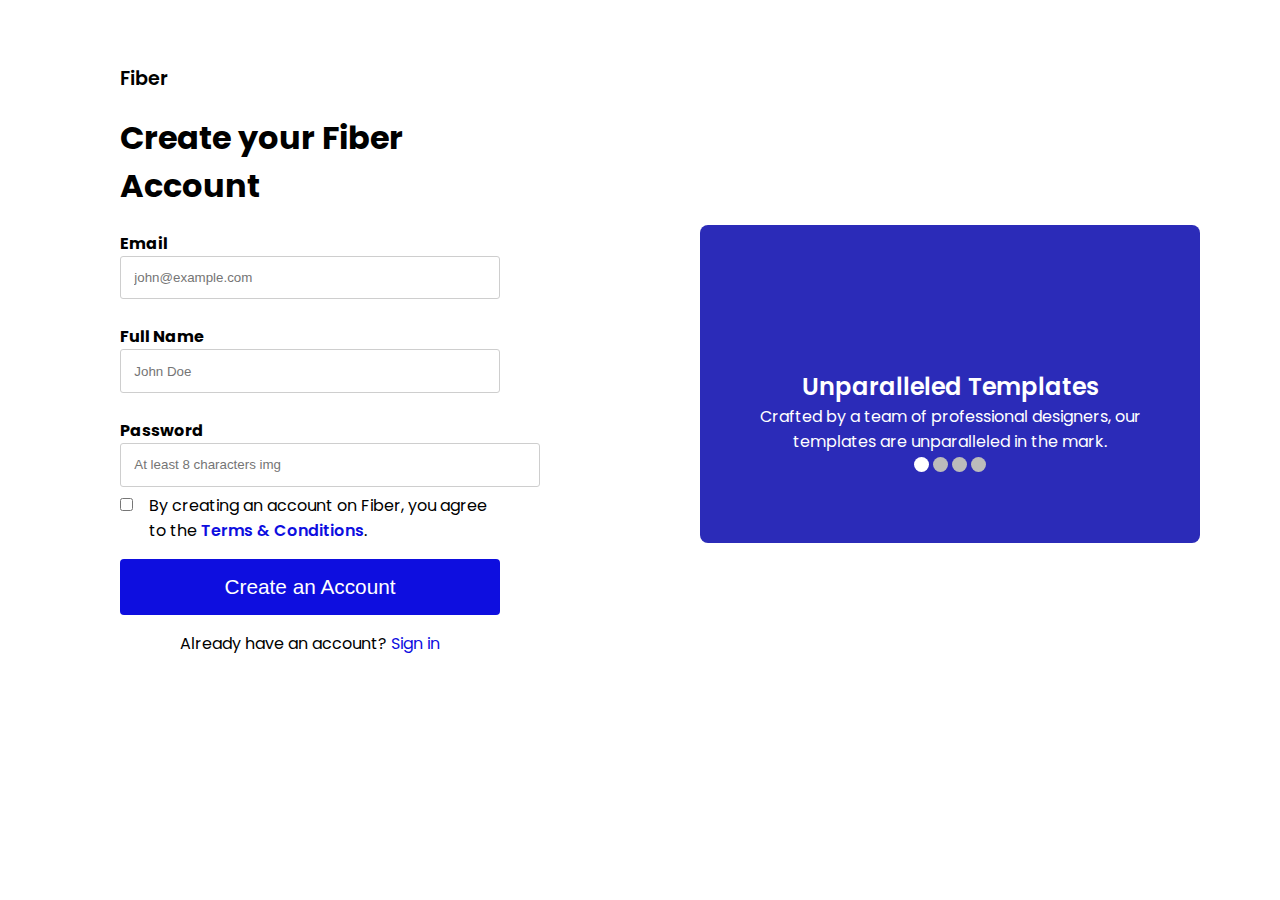
==== sign-up.html @ b49bb36d ""initial commit 🚀"" ====
<!DOCTYPE html>
<html lang="en">
<head>
    <meta charset="UTF-8">
    <meta http-equiv="X-UA-Compatible" content="IE=edge">
    <meta name="viewport" content="width=device-width, initial-scale=1.0">
    <link rel="stylesheet" href="./Assets/styles/signup.css">
    <title>Document</title>
</head>
<body>
    <section class="bd-container hero">
            <!-- Sign-Up form -->
            <div class="signup-form">
                <h3>Fiber</h3>
                <h1>Create your Fiber Account</h1>
                <form action="#">
                    <label class="label" for="email">Email</label>

                    <input type="text" id="email" name="email" placeholder="john@example.com"
                        class="text-input"/> <br/><br>

                    <label class="label" for="full-name">Full Name</label><br/>

                    <input type="text" id="full-name" name="full-name" placeholder="John Doe"
                        class="text-input"/><br/> <br>

                    <label class="label" for="password">Password</label><br/>

                    
                     <input type="text" id="password" name="password" placeholder="At least 8 characters img"
                        class="text-input inputt"/>
                     <img src="Assets/hide password.svg" class="eye" alt=""><br/> <br>

                    <div class="toc-container">
                        <div>
                           <input type="checkbox" name="terms-and-conditions" id="terms-and-conditions" class="checkbox"/>
                        </div>
                        <label for="terms-and-conditions" class="toc-text">By creating an account on Fiber, you
                            agree to the <a href="#"><span>Terms & Conditions</span></a>.
                        </label>
                    </div>
                    <input type="submit" value="Create an Account" class="submit-btn button" />
                    <div class="already">
                        <p>Already have an account? <span>Sign in</span></p>
                    </div>
                </form>
            </div>
            <div class="portfolio">
                <div class="text-area">
                    <h2>Unparalleled Templates</h2>
                    <p>Crafted by a team of professional designers, our templates are unparalleled in the mark.
                    </p>
                    <div>
                        <span class="dot dot1"></span>
                        <span class="dot"></span>
                        <span class="dot"></span>
                        <span class="dot"></span>
                    </div>
                </div>
                <img src="Assets/Sign Up Image.png" class="mock-img" alt="">
            </div>
    </section>
</body>
</html>
---- Assets/styles/signup.css ----
@import url('https://fonts.googleapis.com/css2?family=Poppins:wght@400;500;600;700&display=swap');
*{
    margin: 0;
    padding: 0;
    box-sizing: border-box;
    text-decoration: none;
    list-style: none;
}
body{
    overflow-x: hidden;
}

.bd-container{
    width: 100%;
    min-height: 80vh;
    padding: 0 80px;
    display: flex;
    font-family: 'Poppins', sans-serif;
    align-items: center;
}
.signup-form{
    max-width: 500px;
    background-color: #fff;
	border-radius: 10px;
	padding: 2.5rem;
    font-family: 'Poppins', sans-serif;
}
.signup-form h3{
    font-size: 1.2rem;
    font-weight: 600;
    padding-bottom: 1.3rem;
}
.signup-form h1{
    padding-bottom: 1.3rem;
    font-weight: 700;
    font-size: 2rem;
}
.signup-form .label{
    font-weight: 700;
    margin-bottom: 1.5rem;
}
.signup-form .text-input{
    width: 100%;
    padding: 1em;
	border-radius: 3px;
	border: 1px solid rgb(206, 206, 206);
}
.inputt{
    position: absolute;
    max-width: 420px;
}
.signup-form .eye{
    position: relative;
    left: 375px;
    top: 10px;
}

.toc-container{
    display: flex;
}
.toc-text{
    width: 90%;
    font-weight: 400;
    font-size: 1rem;
	margin-left: 1em;
    margin-bottom: 1rem;
}
.toc-text span{
    font-weight: 600;
    color:rgb(14, 14, 223);
}
.already{
    margin-top: 1rem;
    text-align: center;
}
.already span{
    color: rgb(14, 14, 223);
}
.button{
    display: inline-block;
    background-color: rgb(14, 14, 223);
    color: #fff;
    width: 100%;
    font-size: 1.3rem;
    cursor: pointer;
    padding: 1rem 1rem;
    border: none;
    transition: 0.3s;
    border-radius: .25rem;
}
.button:hover {
    opacity: 80%;
}
.input{
    display: flex;
}
.portfolio{
    display: flex;
    flex-direction: column-reverse;
    justify-content: space-between;
    color: #fff;
    align-items: center;
    max-width: 500px;
    width: 100%;
    margin-top: 3rem;
    margin-left: 10rem;
    font-family: 'Poppins', sans-serif;
    padding: 4rem 3rem 4rem 3rem;
    background: rgb(43, 43, 184);
    border-radius: .5rem;
}
.portfolio .text-area{
    margin-top: 5rem;
    text-align: center;
}
.portfolio .text-area h2{
    font-size: 1.5rem;
    font-weight: 600;
}
.mock-img{
    max-width: 400px;
}
.mock-img img{
    width: 100%;
}
.dot {
    height: 15px;
    width: 15px;
    background-color: #bbb;
    border-radius: 50%;
    display: inline-block;
  }
  .dot1{
      background-color: #fff;
  }
  
  /* Media queries */

  @media (max-width: 768px){
    html{
        overflow-x: hidden;
    }
    .bd-container{
        min-height: 50vh;
        padding: 30px 20px 0 20px;
    }
      .portfolio{
          display: none;
    }
    .signup-form{
        max-width: 500px;
        padding: 0;
    }
    .inputt{
        position: absolute;
        width: 100%;
        max-width: 350px;
    }
    .signup-form .eye{
        position: relative;
        left: 310px;
        top: 10px;
    }
    .signup-form .text-input{
        width: 100%;
        padding: 1em;
    }
    .toc-container{
        display: flex;
        max-width: 500px;
    }
    .toc-text{
        width: 100%;
    }
    .button{
        width: 100%;
        font-size: 1.1rem;
    }
    .toc-text span{
        font-weight: 600;
        color:rgb(14, 14, 223);
    }
    .already{
        padding-top: 1.5rem;
        text-align: center;
        font-size: .8rem;
    }
  }
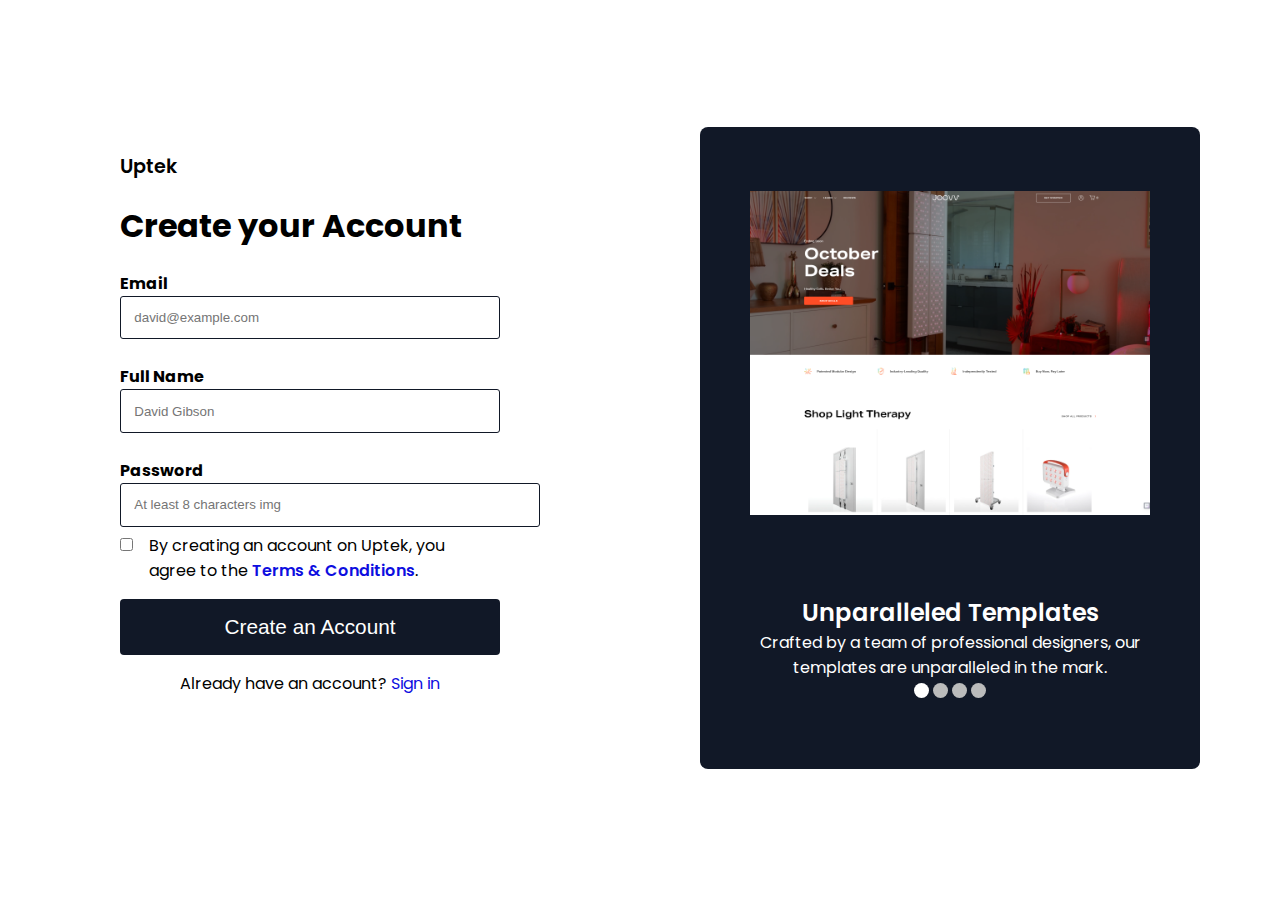
==== commit d72484ac: "style: :lipstick: added some more styles" ====
--- a/sign-up.html
+++ b/sign-up.html
@@ -11,17 +11,17 @@
     <section class="bd-container hero">
             <!-- Sign-Up form -->
             <div class="signup-form">
-                <h3>Fiber</h3>
-                <h1>Create your Fiber Account</h1>
+                <h3>Uptek</h3>
+                <h1>Create your Account</h1>
                 <form action="#">
                     <label class="label" for="email">Email</label>
 
-                    <input type="text" id="email" name="email" placeholder="john@example.com"
+                    <input type="text" id="email" name="email" placeholder="david@example.com"
                         class="text-input"/> <br/><br>
 
                     <label class="label" for="full-name">Full Name</label><br/>
 
-                    <input type="text" id="full-name" name="full-name" placeholder="John Doe"
+                    <input type="text" id="full-name" name="full-name" placeholder="David Gibson"
                         class="text-input"/><br/> <br>
 
                     <label class="label" for="password">Password</label><br/>
@@ -35,7 +35,7 @@
                         <div>
                            <input type="checkbox" name="terms-and-conditions" id="terms-and-conditions" class="checkbox"/>
                         </div>
-                        <label for="terms-and-conditions" class="toc-text">By creating an account on Fiber, you
+                        <label for="terms-and-conditions" class="toc-text">By creating an account on Uptek, you
                             agree to the <a href="#"><span>Terms & Conditions</span></a>.
                         </label>
                     </div>
@@ -57,7 +57,7 @@
                         <span class="dot"></span>
                     </div>
                 </div>
-                <img src="Assets/Sign Up Image.png" class="mock-img" alt="">
+                <img src="./Assets/images/joov.png" class="mock-img" alt="">
             </div>
     </section>
 </body>
--- a/Assets/styles/signup.css
+++ b/Assets/styles/signup.css
@@ -1,188 +1,219 @@
 @import url('https://fonts.googleapis.com/css2?family=Poppins:wght@400;500;600;700&display=swap');
-*{
-    margin: 0;
+* {
+  margin: 0;
+  padding: 0;
+  box-sizing: border-box;
+  text-decoration: none;
+  list-style: none;
+}
+html,
+body {
+  overflow-x: hidden;
+}
+
+body {
+  display: flex;
+  justify-content: center;
+  align-items: center;
+}
+
+.bd-container {
+  width: 100%;
+  min-height: 80vh;
+  padding: 0 80px;
+  display: flex;
+  font-family: 'Poppins', sans-serif;
+  align-items: center;
+  justify-content: center;
+  margin-top: 5%;
+}
+
+.signup-form {
+  max-width: 500px;
+  background-color: #fff;
+  border-radius: 10px;
+  padding: 2.5rem;
+  font-family: 'Poppins', sans-serif;
+}
+
+.signup-form h3 {
+  font-size: 1.2rem;
+  font-weight: 600;
+  padding-bottom: 1.3rem;
+}
+
+.signup-form h1 {
+  padding-bottom: 1.3rem;
+  font-weight: 700;
+  font-size: 2rem;
+}
+
+.signup-form .label {
+  font-weight: 700;
+  margin-bottom: 1.5rem;
+}
+
+.signup-form .text-input {
+  width: 100%;
+  padding: 1em;
+  border-radius: 3px;
+  border: 1px solid rgb(17, 24, 39);
+}
+
+.inputt {
+  position: absolute;
+  max-width: 420px;
+}
+
+.signup-form .eye {
+  position: relative;
+  left: 375px;
+  top: 10px;
+}
+
+.toc-container {
+  display: flex;
+}
+
+.toc-text {
+  width: 90%;
+  font-weight: 400;
+  font-size: 1rem;
+  margin-left: 1em;
+  margin-bottom: 1rem;
+}
+
+.toc-text span {
+  font-weight: 600;
+  color: rgb(14, 14, 223);
+}
+
+.already {
+  margin-top: 1rem;
+  text-align: center;
+}
+
+.already span {
+  color: rgb(14, 14, 223);
+}
+
+.button {
+  display: inline-block;
+  background-color: rgb(17, 24, 39);
+  color: #fff;
+  width: 100%;
+  font-size: 1.3rem;
+  cursor: pointer;
+  padding: 1rem 1rem;
+  border: none;
+  transition: 0.3s;
+  border-radius: 0.25rem;
+}
+
+.button:hover {
+  opacity: 80%;
+}
+
+.input {
+  display: flex;
+}
+
+.portfolio {
+  display: flex;
+  flex-direction: column-reverse;
+  justify-content: space-between;
+  color: #fff;
+  align-items: center;
+  max-width: 500px;
+  width: 100%;
+  margin-top: 3rem;
+  margin-left: 10rem;
+  font-family: 'Poppins', sans-serif;
+  padding: 4rem 3rem 4rem 3rem;
+  background: rgb(17, 24, 39);
+  border-radius: 0.5rem;
+}
+
+.portfolio .text-area {
+  margin-top: 5rem;
+  text-align: center;
+}
+
+.portfolio .text-area h2 {
+  font-size: 1.5rem;
+  font-weight: 600;
+}
+
+.mock-img {
+  max-width: 400px;
+}
+
+.mock-img img {
+  width: 100%;
+}
+
+.dot {
+  height: 15px;
+  width: 15px;
+  background-color: #bbb;
+  border-radius: 50%;
+  display: inline-block;
+}
+
+.dot1 {
+  background-color: #fff;
+}
+
+
+/* Media queries */
+
+@media (max-width: 768px) {
+  html {
+    overflow-x: hidden;
+  }
+  .bd-container {
+    min-height: 50vh;
+    padding: 30px 20px 0 20px;
+  }
+  .portfolio {
+    display: none;
+  }
+  .signup-form {
+    max-width: 500px;
     padding: 0;
-    box-sizing: border-box;
-    text-decoration: none;
-    list-style: none;
-}
-body{
-    overflow-x: hidden;
-}
-
-.bd-container{
-    width: 100%;
-    min-height: 80vh;
-    padding: 0 80px;
+  }
+  .inputt {
+    position: absolute;
+    width: 100%;
+    max-width: 350px;
+  }
+  .signup-form .eye {
+    position: relative;
+    left: 310px;
+    top: 10px;
+  }
+  .signup-form .text-input {
+    width: 100%;
+    padding: 1em;
+  }
+  .toc-container {
     display: flex;
-    font-family: 'Poppins', sans-serif;
-    align-items: center;
-}
-.signup-form{
     max-width: 500px;
-    background-color: #fff;
-	border-radius: 10px;
-	padding: 2.5rem;
-    font-family: 'Poppins', sans-serif;
-}
-.signup-form h3{
-    font-size: 1.2rem;
+  }
+  .toc-text {
+    width: 100%;
+  }
+  .button {
+    width: 100%;
+    font-size: 1.1rem;
+  }
+  .toc-text span {
     font-weight: 600;
-    padding-bottom: 1.3rem;
-}
-.signup-form h1{
-    padding-bottom: 1.3rem;
-    font-weight: 700;
-    font-size: 2rem;
-}
-.signup-form .label{
-    font-weight: 700;
-    margin-bottom: 1.5rem;
-}
-.signup-form .text-input{
-    width: 100%;
-    padding: 1em;
-	border-radius: 3px;
-	border: 1px solid rgb(206, 206, 206);
-}
-.inputt{
-    position: absolute;
-    max-width: 420px;
-}
-.signup-form .eye{
-    position: relative;
-    left: 375px;
-    top: 10px;
-}
-
-.toc-container{
-    display: flex;
-}
-.toc-text{
-    width: 90%;
-    font-weight: 400;
-    font-size: 1rem;
-	margin-left: 1em;
-    margin-bottom: 1rem;
-}
-.toc-text span{
-    font-weight: 600;
-    color:rgb(14, 14, 223);
-}
-.already{
-    margin-top: 1rem;
+    color: rgb(14, 14, 223);
+  }
+  .already {
+    padding-top: 1.5rem;
     text-align: center;
-}
-.already span{
-    color: rgb(14, 14, 223);
-}
-.button{
-    display: inline-block;
-    background-color: rgb(14, 14, 223);
-    color: #fff;
-    width: 100%;
-    font-size: 1.3rem;
-    cursor: pointer;
-    padding: 1rem 1rem;
-    border: none;
-    transition: 0.3s;
-    border-radius: .25rem;
-}
-.button:hover {
-    opacity: 80%;
-}
-.input{
-    display: flex;
-}
-.portfolio{
-    display: flex;
-    flex-direction: column-reverse;
-    justify-content: space-between;
-    color: #fff;
-    align-items: center;
-    max-width: 500px;
-    width: 100%;
-    margin-top: 3rem;
-    margin-left: 10rem;
-    font-family: 'Poppins', sans-serif;
-    padding: 4rem 3rem 4rem 3rem;
-    background: rgb(43, 43, 184);
-    border-radius: .5rem;
-}
-.portfolio .text-area{
-    margin-top: 5rem;
-    text-align: center;
-}
-.portfolio .text-area h2{
-    font-size: 1.5rem;
-    font-weight: 600;
-}
-.mock-img{
-    max-width: 400px;
-}
-.mock-img img{
-    width: 100%;
-}
-.dot {
-    height: 15px;
-    width: 15px;
-    background-color: #bbb;
-    border-radius: 50%;
-    display: inline-block;
-  }
-  .dot1{
-      background-color: #fff;
-  }
-  
-  /* Media queries */
-
-  @media (max-width: 768px){
-    html{
-        overflow-x: hidden;
-    }
-    .bd-container{
-        min-height: 50vh;
-        padding: 30px 20px 0 20px;
-    }
-      .portfolio{
-          display: none;
-    }
-    .signup-form{
-        max-width: 500px;
-        padding: 0;
-    }
-    .inputt{
-        position: absolute;
-        width: 100%;
-        max-width: 350px;
-    }
-    .signup-form .eye{
-        position: relative;
-        left: 310px;
-        top: 10px;
-    }
-    .signup-form .text-input{
-        width: 100%;
-        padding: 1em;
-    }
-    .toc-container{
-        display: flex;
-        max-width: 500px;
-    }
-    .toc-text{
-        width: 100%;
-    }
-    .button{
-        width: 100%;
-        font-size: 1.1rem;
-    }
-    .toc-text span{
-        font-weight: 600;
-        color:rgb(14, 14, 223);
-    }
-    .already{
-        padding-top: 1.5rem;
-        text-align: center;
-        font-size: .8rem;
-    }
-  }+    font-size: 0.8rem;
+  }
+}
